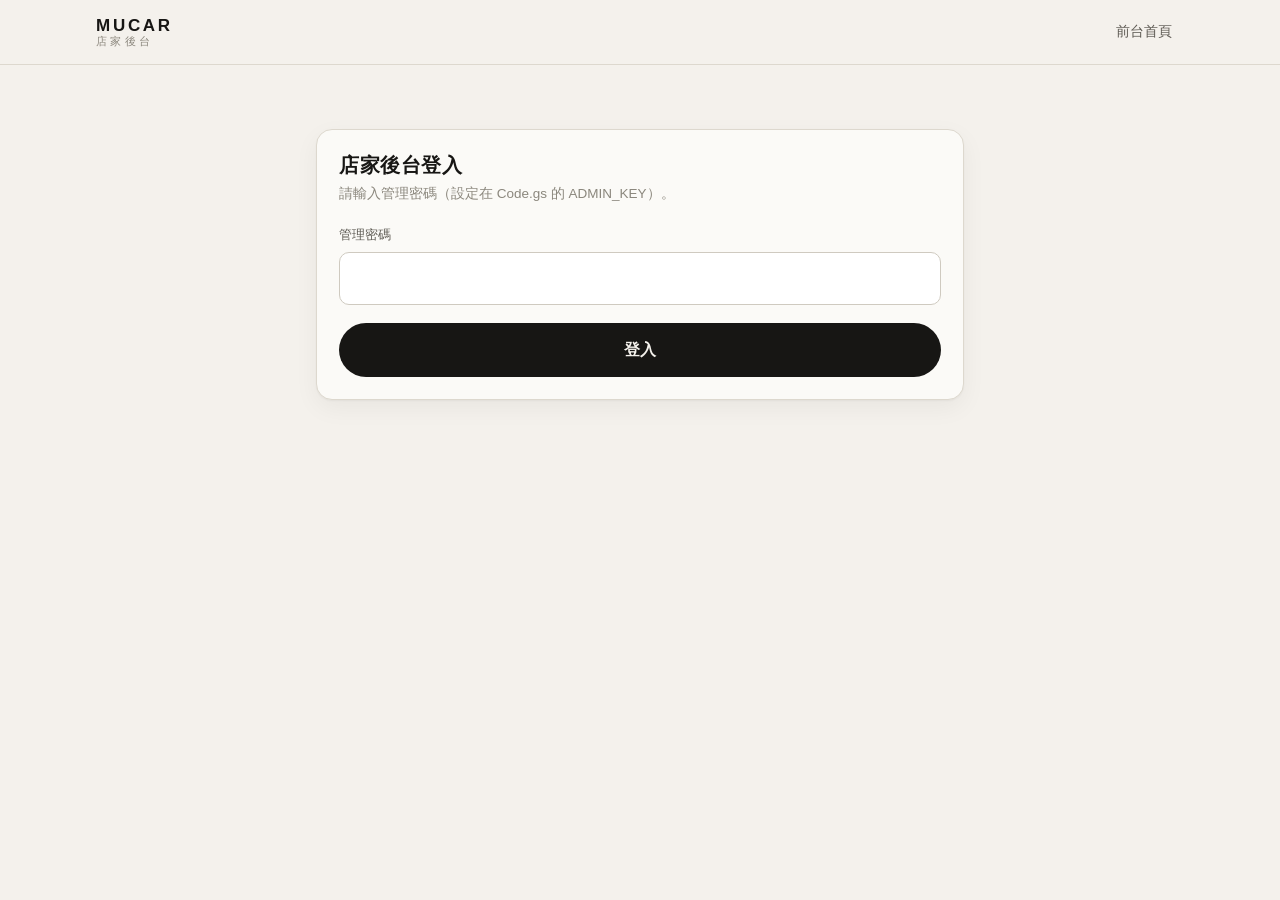
==== admin.html @ aec8b286 "Add email notifications and Google Calendar sync - New/cancelled bookings email the configured recip" ====
<!DOCTYPE html>
<html lang="zh-Hant">
<head>
<meta charset="UTF-8">
<meta name="viewport" content="width=device-width, initial-scale=1, viewport-fit=cover">
<meta name="robots" content="noindex, nofollow">
<meta name="theme-color" content="#F4F1EC">
<title>店家後台｜沐車所 MUCAR</title>
<link rel="stylesheet" href="assets/style.css?v=3">
</head>
<body>

<header class="topbar">
  <div class="topbar-in">
    <a class="brand" href="admin.html"><b>MUCAR</b><span>店家後台</span></a>
    <nav class="nav">
      <a class="hide-sm" href="index.html" target="_blank" rel="noopener">前台首頁</a>
      <button class="btn btn-ghost btn-sm" id="logoutBtn" type="button" hidden>登出</button>
    </nav>
  </div>
</header>

<div class="wrap" style="padding:16px 16px 0;max-width:1120px"><div id="verBanner" class="alert alert-warn" hidden></div></div>

<!-- 登入 -->
<main id="loginMask" class="wrap" style="padding-top:48px">
  <section class="panel">
    <h2>店家後台登入</h2>
    <p class="desc">請輸入管理密碼（設定在 Code.gs 的 ADMIN_KEY）。</p>
    <div id="loginConfig" class="alert alert-danger" hidden></div>
    <div id="loginError" class="alert alert-danger" role="alert" hidden></div>
    <form id="loginForm" autocomplete="off">
      <div class="field">
        <label for="loginPwd">管理密碼</label>
        <input id="loginPwd" type="password" autocomplete="current-password">
      </div>
      <div class="btn-row" style="margin-top:18px">
        <button class="btn btn-primary btn-block" id="loginBtn" type="submit">登入</button>
      </div>
    </form>
  </section>
</main>

<!-- 後台主畫面 -->
<main id="adminArea" class="wrap wide" style="padding-bottom:60px" hidden>

  <div class="tabs" role="tablist">
    <button class="tab-btn active" data-tab="orders" type="button">預約訂單</button>
    <button class="tab-btn" data-tab="slots" type="button">時段設定</button>
    <button class="tab-btn" data-tab="vehicles" type="button">車型計價</button>
    <button class="tab-btn" data-tab="crm" type="button">客戶 CRM</button>
    <button class="tab-btn" data-tab="notify" type="button">通知與日曆</button>
    <button class="tab-btn" data-tab="account" type="button">帳號安全</button>
  </div>

  <!-- 訂單 -->
  <section id="tab-orders" class="tab-panel">
    <div class="card">
      <div class="toolbar">
        <div class="presets">
          <button class="btn btn-secondary btn-sm" data-preset="today" type="button">今天</button>
          <button class="btn btn-secondary btn-sm" data-preset="tomorrow" type="button">明天</button>
          <button class="btn btn-secondary btn-sm" data-preset="week" type="button">未來 7 天</button>
          <button class="btn btn-secondary btn-sm" data-preset="all" type="button">全部</button>
        </div>
      </div>
      <div class="toolbar">
        <div class="field"><label for="ordFrom">起（營業日）</label><input id="ordFrom" type="date"></div>
        <div class="field"><label for="ordTo">迄</label><input id="ordTo" type="date"></div>
        <div class="field">
          <label for="ordStatus">狀態</label>
          <select id="ordStatus">
            <option value="">全部</option>
            <option value="ACTIVE">預約中</option>
            <option value="DONE">已完成</option>
            <option value="CANCELLED">已取消</option>
          </select>
        </div>
        <button class="btn btn-primary btn-sm" id="ordSearch" type="button">查詢</button>
      </div>
      <div id="ordError" class="alert alert-danger" hidden></div>
      <div class="stats" id="ordStats"></div>
      <div class="table-scroll">
        <table class="data" id="ordTable">
          <thead><tr>
            <th>時段</th><th>客人</th><th>車型</th><th>金額</th><th>付款</th><th>核對</th><th>狀態</th>
          </tr></thead>
          <tbody></tbody>
        </table>
      </div>
      <div class="empty" id="ordEmpty" hidden>這段期間沒有預約。</div>
    </div>
  </section>

  <!-- 時段 -->
  <section id="tab-slots" class="tab-panel" hidden>
    <div class="card">
      <h2>預約時段長度</h2>
      <p class="desc" style="margin:4px 0 14px;font-size:13.5px;color:var(--ink-3)">每筆預約會佔用這麼長的時間，這段時間內其他人無法預約。營業時間固定為 12:00 – 隔日 03:00。</p>
      <div class="toolbar" style="margin-bottom:0">
        <div class="field">
          <label for="windowHoursSel">時段長度</label>
          <select id="windowHoursSel">
            <option value="2">2 小時</option>
            <option value="3">3 小時</option>
          </select>
        </div>
        <button class="btn btn-primary btn-sm" id="saveWindowHours" type="button">儲存</button>
      </div>
    </div>

    <div class="card">
      <h2>公休 / 關閉時段</h2>
      <p class="desc" style="margin:4px 0 14px;font-size:13.5px;color:var(--ink-3)">可以關閉整天，或只關閉某個時間範圍（其餘時間仍可預約）。凌晨 00:00–03:00 屬於前一個營業日。</p>
      <div class="inline-form">
        <div class="field"><label for="cloDate">營業日</label><input id="cloDate" type="date"></div>
        <label class="check" style="padding-bottom:10px"><input id="cloAllDay" type="checkbox" checked> 關閉整天</label>
      </div>
      <div class="inline-form" id="cloRangeFields" style="margin-top:12px" hidden>
        <div class="field"><label for="cloStart">關閉起</label><input id="cloStart" type="time"></div>
        <div class="field"><label for="cloEnd">關閉迄</label><input id="cloEnd" type="time"></div>
      </div>
      <div class="field"><label for="cloReason">原因（選填）</label><input id="cloReason" type="text" maxlength="60" placeholder="例如：公休、設備保養"></div>
      <div class="btn-row" style="margin-top:14px"><button class="btn btn-primary btn-sm" id="cloAdd" type="button">新增關閉</button></div>
      <div id="cloError" class="alert alert-danger" style="margin-top:12px" hidden></div>
      <div class="table-scroll" style="margin-top:16px">
        <table class="data" id="cloTable" style="min-width:480px">
          <thead><tr><th>營業日</th><th>範圍</th><th>原因</th><th></th></tr></thead>
          <tbody></tbody>
        </table>
      </div>
      <div class="empty" id="cloEmpty" hidden>目前沒有關閉設定。</div>
    </div>
  </section>

  <!-- 車型 -->
  <section id="tab-vehicles" class="tab-panel" hidden>
    <div class="card">
      <h2>車型級距價格</h2>
      <p class="hint" style="margin-bottom:10px">修改級距價格後，該級距底下所有車型的新預約都會套用新價格（舊訂單不受影響）。</p>
      <div class="table-scroll">
        <table class="data" id="tierTable" style="min-width:380px">
          <thead><tr><th>級距</th><th>洗車價格</th><th></th></tr></thead>
          <tbody></tbody>
        </table>
      </div>
    </div>

    <div class="card">
      <h2>廠牌 / 車型對照</h2>
      <div class="inline-form" style="margin:12px 0 4px">
        <div class="field"><label for="newBrand">廠牌</label><input id="newBrand" type="text" maxlength="40"></div>
        <div class="field"><label for="newModel">型號</label><input id="newModel" type="text" maxlength="40"></div>
        <div class="field"><label for="newTier">級距</label><select id="newTier"></select></div>
        <button class="btn btn-primary btn-sm" id="vehAdd" type="button">新增車型</button>
      </div>
      <div id="vehError" class="alert alert-danger" style="margin-top:10px" hidden></div>
      <div class="field" style="margin-top:18px"><label for="vehFilter">搜尋</label><input id="vehFilter" type="text" placeholder="輸入廠牌或型號…"></div>
      <div class="hint" id="vehCount" style="margin:8px 0"></div>
      <div class="table-scroll">
        <table class="data" id="vehTable" style="min-width:520px">
          <thead><tr><th>廠牌</th><th>型號</th><th>級距</th><th>開放預約</th><th></th></tr></thead>
          <tbody></tbody>
        </table>
      </div>
    </div>
  </section>

  <!-- CRM -->
  <section id="tab-crm" class="tab-panel" hidden>
    <div class="card">
      <h2>客戶 CRM</h2>
      <p class="hint" style="margin-bottom:10px">以電話辨識客人。每筆預約算一次消費，取消會扣回。點客人可看消費紀錄。</p>
      <div class="field"><label for="crmSearch">搜尋</label><input id="crmSearch" type="text" placeholder="電話或姓名…"></div>
      <div class="stats" id="crmStats" style="margin-top:12px"></div>
      <div class="table-scroll">
        <table class="data" id="crmTable" style="min-width:560px">
          <thead><tr><th>姓名</th><th>電話</th><th>LINE</th><th>消費次數</th><th>累計金額</th><th>最近預約</th></tr></thead>
          <tbody></tbody>
        </table>
      </div>
      <div class="empty" id="crmEmpty" hidden>還沒有客戶資料。</div>
    </div>
    <div id="crmHistory"></div>
  </section>

  <!-- 通知與日曆 -->
  <section id="tab-notify" class="tab-panel" hidden>
    <div id="ntError" class="alert alert-danger" hidden></div>
    <div id="ntLastError" class="alert alert-warn" hidden></div>

    <div class="card" style="max-width:640px">
      <h2>訂單 Email 通知</h2>
      <p class="hint" style="margin:4px 0 14px">有新預約、或預約被取消時，寄信給下面的信箱。</p>
      <label class="check"><input id="ntMailOn" type="checkbox"> 啟用 Email 通知</label>
      <div class="field">
        <label for="ntEmails">收件信箱（一行一個，最多 5 個）</label>
        <textarea id="ntEmails" rows="4" placeholder="name@gmail.com" style="min-height:96px"></textarea>
        <div class="hint">測試用的信箱不需要時，直接刪掉那一行再儲存即可。</div>
      </div>
      <div class="hint">寄件帳號：<b id="ntSender">—</b>　顯示名稱：<b id="ntSenderName">—</b><br>今天剩餘可寄信量：<b id="ntQuota">—</b></div>
      <div class="btn-row" style="margin-top:16px">
        <button class="btn btn-primary btn-sm" id="ntSave" type="button">儲存設定</button>
        <button class="btn btn-secondary btn-sm" id="ntTestMail" type="button">寄送測試信</button>
      </div>
    </div>

    <div class="card" style="max-width:640px">
      <h2>Google 日曆</h2>
      <p class="hint" style="margin:4px 0 14px">每筆預約會自動在專用日曆「<span id="ntCalName">沐車所預約</span>」建立一筆行程。</p>
      <label class="check"><input id="ntCalOn" type="checkbox"> 每筆預約自動建立日曆行程</label>
      <ul class="hint" style="margin:12px 0 0;padding-left:18px">
        <li>標題：客人姓名｜車種｜車型（匯款尚未核對時前面加「【待核對】」）</li>
        <li>時間：預約時段；地點：牽車地址（點開可導航）</li>
        <li>提醒：前一天 20:00 寄信提醒、開始前 1 小時跳通知</li>
        <li>後台核對、改金額、加備註時行程會同步更新；預約取消時行程自動刪除</li>
        <li>上面的收件信箱會被加為行程參與者（不會寄邀請信），所以主要信箱的日曆也看得到</li>
      </ul>
      <div class="hint" style="margin-top:10px">日曆狀態：<b id="ntCalState">—</b></div>
      <div class="btn-row" style="margin-top:16px">
        <button class="btn btn-secondary btn-sm" id="ntTestCal" type="button">測試日曆行程</button>
        <a class="btn btn-ghost btn-sm" href="https://calendar.google.com/calendar/r" target="_blank" rel="noopener">開啟 Google 日曆</a>
      </div>
    </div>

    <p class="hint" style="max-width:640px">第一次使用要授權：到 Apps Script 編輯器，函式選單選 <b>authorizeNotifications</b> 按執行並「允許」，再重新部署新版本。通知失敗不會影響客人預約，只會在這裡顯示原因。</p>
  </section>

  <!-- 帳號安全 -->
  <section id="tab-account" class="tab-panel" hidden>
    <div class="card" style="max-width:520px">
      <h2>變更後台密碼</h2>
      <p class="hint" style="margin:4px 0 14px">改好後立刻生效，不需要動 Apps Script。之後重貼 Code.gs 也不會被蓋回去。</p>
      <div id="pwError" class="alert alert-danger" hidden></div>
      <form id="pwForm" autocomplete="off">
        <div class="field">
          <label for="pwCurrent">目前的密碼</label>
          <input id="pwCurrent" type="password" autocomplete="current-password">
        </div>
        <div class="field">
          <label for="pwNew">新密碼</label>
          <input id="pwNew" type="password" autocomplete="new-password" minlength="8" maxlength="64">
          <div class="hint">至少 8 個字元。建議 12 個字元以上、英文大小寫加數字，不要用店名、電話或生日。</div>
        </div>
        <div class="field">
          <label for="pwConfirm">再輸入一次新密碼</label>
          <input id="pwConfirm" type="password" autocomplete="new-password">
        </div>
        <div class="btn-row" style="margin-top:18px">
          <button class="btn btn-primary" id="pwBtn" type="submit">更改密碼</button>
        </div>
      </form>
      <p class="hint" style="margin-top:16px">忘記密碼時：到 Apps Script 編輯器執行 <b>resetAdminPassword</b>，密碼會恢復成 Code.gs 裡的 ADMIN_KEY。連續輸入錯誤 10 次會鎖住後台 10 分鐘，可執行 <b>clearAdminLock</b> 立刻解除。</p>
    </div>
  </section>

</main>

<!-- 訂單詳情 -->
<div id="orderModal" class="modal-mask" hidden>
  <div class="modal-box big" role="dialog" aria-modal="true" aria-labelledby="omTitle">
    <div style="display:flex;justify-content:space-between;align-items:center;gap:10px;margin-bottom:8px">
      <h3 id="omTitle" style="margin:0"></h3>
      <span id="omState"></span>
    </div>
    <table class="kv" id="omTable"></table>

    <div class="row2" style="margin-top:18px">
      <div class="field" style="margin-top:0">
        <label for="omPrice">金額（可加上牽車費）</label>
        <input id="omPrice" type="number" min="0" step="10" inputmode="numeric">
        <div class="hint" id="omPriceHint"></div>
      </div>
      <div class="field" style="margin-top:0">
        <label for="omNote">店家內部備註</label>
        <textarea id="omNote" maxlength="500" style="min-height:64px"></textarea>
      </div>
    </div>

    <div class="btn-row">
      <button class="btn btn-primary btn-sm" id="omSave" type="button">儲存金額 / 備註</button>
      <button class="btn btn-secondary btn-sm" id="omVerify" type="button"></button>
      <button class="btn btn-danger btn-sm" id="omCancel" type="button">取消預約</button>
      <button class="btn btn-ghost btn-sm" id="omClose" type="button" style="margin-left:auto">關閉</button>
    </div>
  </div>
</div>

<script src="assets/config.js?v=3"></script>
<script src="assets/util.js?v=3"></script>
<script src="assets/api.js?v=3"></script>
<script src="assets/admin.js?v=3"></script>
</body>
</html>
---- assets/style.css ----
/* ============================================================
 *  沐車所｜MUCAR — 莫蘭迪白 + 淺灰 + 黑
 * ============================================================ */
:root {
  --bg: #F4F1EC;
  --bg-2: #ECE8E1;
  --panel: #FBFAF7;
  --line: #DDD8CE;
  --gray: #CFCAC0;
  --gray-d: #A9A398;
  --ink: #2A2926;
  --ink-2: #5E5B54;
  --ink-3: #8B877D;
  --black: #171614;
  --danger: #A4553F;
  --danger-bg: #F3E3DD;
  --success: #5F7259;
  --success-bg: #E6ECE2;
  --warn-bg: #EFE8D6;
  --warn: #7A6428;
  --radius: 16px;
  --radius-s: 10px;
  --shadow: 0 1px 2px rgba(23, 22, 20, .04), 0 8px 24px rgba(23, 22, 20, .05);
  --font: -apple-system, BlinkMacSystemFont, "PingFang TC", "Microsoft JhengHei", "Noto Sans TC", "Helvetica Neue", Arial, sans-serif;
}

* { box-sizing: border-box; }
html { -webkit-text-size-adjust: 100%; scroll-behavior: smooth; }
body {
  margin: 0;
  background: var(--bg);
  color: var(--ink);
  font-family: var(--font);
  font-size: 15px;
  line-height: 1.7;
  -webkit-font-smoothing: antialiased;
}
a { color: inherit; }
h1, h2, h3 { margin: 0; color: var(--black); font-weight: 650; letter-spacing: .03em; line-height: 1.35; }
h1 { font-size: clamp(28px, 6vw, 40px); }
h2 { font-size: 20px; }
h3 { font-size: 15.5px; }
p { margin: 0; color: var(--ink-2); }
[hidden] { display: none !important; }

:focus-visible { outline: 2px solid var(--black); outline-offset: 2px; border-radius: 6px; }

/* ---------- 版面 ---------- */
.wrap { max-width: 680px; margin: 0 auto; padding: 20px 16px 120px; }
.wrap.wide { max-width: 1120px; }
.section { padding: 56px 0 8px; }
.section-head { margin-bottom: 22px; }
.section-head .eyebrow { font-size: 12px; letter-spacing: .28em; color: var(--ink-3); text-transform: uppercase; margin-bottom: 6px; }
.center { text-align: center; }
.stack > * + * { margin-top: 14px; }

/* ---------- 頂欄 ---------- */
.topbar {
  position: sticky; top: 0; z-index: 30;
  background: rgba(244, 241, 236, .88);
  backdrop-filter: saturate(1.4) blur(10px);
  -webkit-backdrop-filter: saturate(1.4) blur(10px);
  border-bottom: 1px solid var(--line);
}
.topbar-in { max-width: 1120px; margin: 0 auto; padding: 12px 16px; display: flex; align-items: center; justify-content: space-between; gap: 12px; }
.brand { text-decoration: none; display: flex; flex-direction: column; line-height: 1.15; }
.brand b { font-size: 17px; letter-spacing: .16em; color: var(--black); }
.brand span { font-size: 11px; letter-spacing: .3em; color: var(--ink-3); }
.nav { display: flex; align-items: center; gap: 4px; }
.nav a { text-decoration: none; font-size: 14px; color: var(--ink-2); padding: 8px 12px; border-radius: 999px; }
.nav a:hover { background: var(--bg-2); color: var(--black); }
.nav a.cta { background: var(--black); color: var(--bg); }
.nav a.cta:hover { background: #000; }
@media (max-width: 560px) { .nav a.hide-sm { display: none; } }

/* ---------- 首頁 Hero ---------- */
.hero {
  position: relative; overflow: hidden;
  padding: 72px 16px 64px; text-align: center;
  background:
    radial-gradient(60% 80% at 20% 0%, rgba(207, 202, 192, .55), transparent 70%),
    radial-gradient(50% 70% at 90% 100%, rgba(207, 202, 192, .45), transparent 70%),
    var(--bg);
  border-bottom: 1px solid var(--line);
}
.hero .mark { font-size: clamp(44px, 12vw, 84px); font-weight: 700; letter-spacing: .22em; color: var(--black); padding-left: .22em; line-height: 1.05; }
.hero .sub { margin-top: 10px; font-size: 14px; letter-spacing: .5em; color: var(--ink-2); padding-left: .5em; }
.hero .lead { max-width: 460px; margin: 22px auto 0; color: var(--ink-2); }
.hero .actions { margin-top: 30px; display: flex; gap: 10px; justify-content: center; flex-wrap: wrap; }
.pills { margin-top: 26px; display: flex; gap: 8px; justify-content: center; flex-wrap: wrap; }
.pill { font-size: 12.5px; padding: 5px 12px; border: 1px solid var(--gray); border-radius: 999px; color: var(--ink-2); background: rgba(251, 250, 247, .7); }

/* ---------- 卡片 / 面板 ---------- */
.card, .panel {
  background: var(--panel);
  border: 1px solid var(--line);
  border-radius: var(--radius);
  box-shadow: var(--shadow);
  padding: 22px;
}
.panel + .panel, .card + .card { margin-top: 16px; }
.panel > h2, .card > h2 { margin-bottom: 4px; }
.panel .desc { margin-bottom: 18px; font-size: 13.5px; color: var(--ink-3); }

.price-grid { display: grid; grid-template-columns: repeat(auto-fit, minmax(190px, 1fr)); gap: 12px; }
.price-card { background: var(--panel); border: 1px solid var(--line); border-radius: var(--radius); padding: 18px; }
.price-card .tier { font-size: 13px; color: var(--ink-3); letter-spacing: .12em; }
.price-card .amt { margin: 4px 0 8px; font-size: 28px; font-weight: 700; color: var(--black); letter-spacing: .02em; }
.price-card .amt small { font-size: 12px; font-weight: 500; color: var(--ink-3); margin-left: 4px; }
.price-card .eg { font-size: 12.5px; color: var(--ink-3); line-height: 1.6; }
.skeleton { background: linear-gradient(90deg, var(--bg-2), var(--panel), var(--bg-2)); background-size: 200% 100%; animation: sk 1.2s infinite; border-radius: var(--radius); min-height: 118px; }
@keyframes sk { to { background-position: -200% 0; } }

.flow { list-style: none; margin: 0; padding: 0; display: grid; gap: 12px; }
.flow-item { display: flex; gap: 16px; background: var(--panel); border: 1px solid var(--line); border-radius: var(--radius); padding: 18px; }
.flow-no { flex: none; width: 34px; height: 34px; border-radius: 50%; background: var(--black); color: var(--bg); display: grid; place-items: center; font-weight: 700; font-size: 14px; }
.flow-body h3 { margin-bottom: 6px; }
.flow-body ul { margin: 0; padding-left: 18px; color: var(--ink-2); font-size: 14px; }
.flow-body li + li { margin-top: 4px; }
.flow-body b { color: var(--ink); font-weight: 600; }

.tips { display: grid; grid-template-columns: repeat(auto-fit, minmax(200px, 1fr)); gap: 12px; }
.tip { background: var(--warn-bg); border-radius: var(--radius); padding: 16px 18px; }
.tip h3 { color: var(--warn); margin-bottom: 4px; }
.tip p { font-size: 13.5px; color: #5c4d20; }

.footer { margin-top: 72px; padding: 32px 16px 40px; border-top: 1px solid var(--line); text-align: center; color: var(--ink-3); font-size: 13px; }
.footer a { color: var(--ink-2); margin: 0 8px; }
.footer .admin-link { opacity: .55; }
.footer .admin-link:hover { opacity: 1; }

/* ---------- 表單 ---------- */
.field { margin-top: 16px; }
.field:first-of-type { margin-top: 0; }
.field > label, label.lbl { display: block; font-size: 13px; color: var(--ink-2); margin-bottom: 6px; font-weight: 500; }
.req { color: var(--danger); margin-left: 2px; }
input[type="text"], input[type="tel"], input[type="date"], input[type="time"], input[type="number"], input[type="password"], select, textarea {
  width: 100%; padding: 12px 14px; font: inherit; font-size: 16px; color: var(--ink);
  background: #fff; border: 1px solid var(--gray); border-radius: var(--radius-s);
  transition: border-color .15s, box-shadow .15s;
}
input:focus, select:focus, textarea:focus { outline: none; border-color: var(--black); box-shadow: 0 0 0 3px rgba(23, 22, 20, .08); }
input[aria-invalid="true"], select[aria-invalid="true"], textarea[aria-invalid="true"] { border-color: var(--danger); background: #fffaf8; }
select:disabled, input:disabled { background: var(--bg-2); color: var(--ink-3); cursor: not-allowed; }
textarea { resize: vertical; min-height: 84px; }
.hint { font-size: 12.5px; color: var(--ink-3); margin-top: 6px; }
.field-err { font-size: 12.5px; color: var(--danger); margin-top: 6px; }
.row2 { display: grid; grid-template-columns: 1fr 1fr; gap: 12px; }
@media (max-width: 520px) { .row2 { grid-template-columns: 1fr; } }

/* ---------- 按鈕 ---------- */
.btn, button.btn {
  display: inline-flex; align-items: center; justify-content: center; gap: 8px;
  border: 1px solid transparent; border-radius: 999px; padding: 13px 26px;
  font: inherit; font-size: 15.5px; font-weight: 600; cursor: pointer; text-decoration: none; text-align: center;
  transition: transform .06s, background .15s, border-color .15s, opacity .15s;
}
.btn:active { transform: scale(.98); }
.btn-primary { background: var(--black); color: var(--bg); }
.btn-primary:hover { background: #000; }
.btn-primary:disabled { background: var(--gray-d); cursor: not-allowed; }
.btn-secondary { background: var(--bg-2); color: var(--ink); border-color: var(--gray); }
.btn-secondary:hover { background: var(--gray); }
.btn-ghost { background: transparent; color: var(--ink-2); border-color: var(--gray); }
.btn-ghost:hover { background: var(--bg-2); }
.btn-danger { background: var(--danger); color: #fff; }
.btn-danger:hover { background: #8e4633; }
.btn-line { background: #06C755; color: #fff; }
.btn-line:hover { background: #05b04c; }
.btn-sm { padding: 7px 14px; font-size: 13.5px; }
.btn-block { width: 100%; }
.btn-row { display: flex; gap: 10px; flex-wrap: wrap; }

/* ---------- 步驟列 ---------- */
.stepper { list-style: none; display: flex; margin: 4px 0 20px; padding: 0; }
.stepper li { flex: 1; text-align: center; font-size: 12px; color: var(--ink-3); position: relative; }
.stepper li::before {
  content: attr(data-n); display: grid; place-items: center; width: 28px; height: 28px; margin: 0 auto 6px;
  border-radius: 50%; background: var(--gray); color: #fff; font-weight: 700; font-size: 13px; position: relative; z-index: 1;
}
.stepper li::after { content: ''; position: absolute; top: 13px; left: calc(-50% + 14px); width: calc(100% - 28px); height: 2px; background: var(--gray); }
.stepper li:first-child::after { display: none; }
.stepper li.active { color: var(--black); font-weight: 650; }
.stepper li.active::before { background: var(--black); }
.stepper li.done::before { background: var(--ink-2); content: '\2713'; }
.stepper li.done::after, .stepper li.active::after { background: var(--ink-2); }

.summary { display: flex; flex-wrap: wrap; gap: 8px; margin-bottom: 16px; }
.chip { font-size: 12.5px; padding: 5px 12px; border-radius: 999px; background: var(--panel); border: 1px solid var(--line); color: var(--ink-2); }
.chip b { color: var(--black); font-weight: 650; }

/* ---------- 提示 ---------- */
.alert { border-radius: var(--radius-s); padding: 12px 14px; font-size: 14px; margin-bottom: 14px; line-height: 1.6; }
.alert-danger { background: var(--danger-bg); color: var(--danger); }
.alert-success { background: var(--success-bg); color: var(--success); }
.alert-warn { background: var(--warn-bg); color: var(--warn); }
.alert .btn { margin-top: 8px; }

.toast { position: fixed; left: 50%; bottom: 96px; transform: translate(-50%, 20px); background: var(--black); color: var(--bg); padding: 10px 20px; border-radius: 999px; font-size: 14px; opacity: 0; pointer-events: none; transition: .25s; z-index: 80; max-width: 90vw; }
.toast.show { opacity: 1; transform: translate(-50%, 0); }
.toast.error { background: var(--danger); }

/* ---------- 車輛預覽 / 選項卡 ---------- */
.price-preview { margin-top: 16px; padding: 14px 16px; border-radius: var(--radius-s); background: var(--bg-2); display: flex; align-items: baseline; justify-content: space-between; gap: 12px; flex-wrap: wrap; }
.price-preview .big { font-size: 24px; font-weight: 700; color: var(--black); }
.price-preview .tier { font-size: 13px; color: var(--ink-2); }
.choice { display: grid; gap: 10px; }
.choice label {
  display: flex; gap: 12px; align-items: flex-start; padding: 14px 16px; border: 1px solid var(--gray); border-radius: var(--radius-s);
  cursor: pointer; background: #fff; transition: border-color .15s, background .15s;
}
.choice label:hover { border-color: var(--gray-d); }
.choice label.selected { border-color: var(--black); box-shadow: inset 0 0 0 1px var(--black); }
.choice input { margin-top: 5px; accent-color: var(--black); }
.choice b { display: block; color: var(--black); }
.choice span { font-size: 13px; color: var(--ink-3); }

/* ---------- 日期 / 時段 ---------- */
.dates { display: flex; gap: 8px; overflow-x: auto; padding: 2px 2px 10px; scroll-snap-type: x proximity; -webkit-overflow-scrolling: touch; }
.date-chip { flex: none; scroll-snap-align: start; min-width: 66px; padding: 9px 8px; text-align: center; border: 1px solid var(--gray); border-radius: 14px; background: #fff; cursor: pointer; font: inherit; color: var(--ink); }
.date-chip small { display: block; font-size: 11.5px; color: var(--ink-3); }
.date-chip b { font-size: 16px; }
.date-chip.selected { background: var(--black); border-color: var(--black); color: var(--bg); }
.date-chip.selected small { color: var(--gray); }
.slot-group { margin-top: 16px; }
.slot-group h3 { font-size: 13px; color: var(--ink-3); font-weight: 600; letter-spacing: .1em; margin-bottom: 8px; }
.slot-grid { display: grid; grid-template-columns: repeat(auto-fill, minmax(84px, 1fr)); gap: 8px; }
.slot { padding: 11px 4px; text-align: center; border-radius: var(--radius-s); border: 1px solid var(--gray); background: #fff; font: inherit; font-size: 15px; cursor: pointer; color: var(--ink); }
.slot:hover:not(:disabled) { border-color: var(--black); }
.slot.selected { background: var(--black); border-color: var(--black); color: var(--bg); }
.slot:disabled { background: var(--bg-2); color: var(--gray-d); cursor: not-allowed; border-style: dashed; text-decoration: line-through; }
.slot small { display: block; font-size: 10.5px; line-height: 1.2; opacity: .8; text-decoration: none; }
.legend { display: flex; gap: 14px; margin-top: 14px; font-size: 12px; color: var(--ink-3); flex-wrap: wrap; }
.legend i { display: inline-block; width: 12px; height: 12px; border-radius: 4px; vertical-align: -2px; margin-right: 5px; border: 1px solid var(--gray); background: #fff; }
.legend i.full { background: var(--bg-2); border-style: dashed; }
.legend i.sel { background: var(--black); border-color: var(--black); }
.picked { margin-top: 16px; padding: 12px 14px; border-radius: var(--radius-s); background: var(--success-bg); color: var(--success); font-size: 14px; font-weight: 600; }

/* ---------- 確認頁 / 須知 ---------- */
.kv { width: 100%; border-collapse: collapse; }
.kv th { text-align: left; width: 96px; color: var(--ink-3); font-weight: 500; font-size: 13px; padding: 9px 0; vertical-align: top; white-space: nowrap; }
.kv td { padding: 9px 0 9px 8px; color: var(--ink); word-break: break-word; }
.kv tr + tr { border-top: 1px solid var(--line); }
details.notice { margin-top: 16px; border: 1px solid var(--line); border-radius: var(--radius-s); background: #fff; }
details.notice summary { cursor: pointer; padding: 13px 16px; font-weight: 600; color: var(--black); list-style: none; display: flex; justify-content: space-between; align-items: center; }
details.notice summary::-webkit-details-marker { display: none; }
details.notice summary::after { content: '+'; font-size: 20px; color: var(--ink-3); }
details.notice[open] summary::after { content: '\2212'; }
details.notice .inner { padding: 0 16px 16px; max-height: 340px; overflow: auto; }
details.notice .flow { gap: 10px; }
details.notice .flow-item { padding: 12px; box-shadow: none; }
details.notice .tips { margin-top: 12px; }
.agree { display: flex; gap: 10px; align-items: flex-start; margin-top: 16px; padding: 14px; border-radius: var(--radius-s); background: var(--bg-2); cursor: pointer; }
.agree input { margin-top: 4px; width: 18px; height: 18px; accent-color: var(--black); flex: none; }

.notice-block { background: #fff; border: 1px dashed var(--gray-d); border-radius: var(--radius-s); padding: 14px 16px; font-size: 14px; white-space: pre-wrap; color: var(--ink); margin: 10px 0; line-height: 1.8; }
.bank { display: flex; align-items: center; justify-content: space-between; gap: 10px; padding: 12px 14px; border-radius: var(--radius-s); background: var(--bg-2); margin: 4px 0 4px; flex-wrap: wrap; }
.bank b { font-size: 18px; letter-spacing: .08em; color: var(--black); }
.done-icon { width: 60px; height: 60px; border-radius: 50%; background: var(--success); color: #fff; display: grid; place-items: center; font-size: 30px; margin: 4px auto 14px; }
.orderno { display: inline-block; font-size: 22px; font-weight: 700; letter-spacing: .1em; padding: 6px 16px; border-radius: 10px; background: var(--bg-2); color: var(--black); margin: 8px 0; }
.next-steps { margin: 16px 0 0; padding-left: 20px; color: var(--ink-2); font-size: 14px; }
.next-steps li + li { margin-top: 6px; }

/* ---------- 底部固定操作列 ---------- */
.actionbar {
  position: fixed; left: 0; right: 0; bottom: 0; z-index: 40;
  background: rgba(244, 241, 236, .94); backdrop-filter: blur(10px); -webkit-backdrop-filter: blur(10px);
  border-top: 1px solid var(--line); padding: 12px 16px calc(12px + env(safe-area-inset-bottom));
}
.actionbar-in { max-width: 680px; margin: 0 auto; display: flex; gap: 10px; }
.actionbar .btn-primary { flex: 1; }
.actionbar .btn-secondary { flex: none; }

/* ---------- Modal ---------- */
.modal-mask { position: fixed; inset: 0; background: rgba(23, 22, 20, .5); display: flex; align-items: center; justify-content: center; padding: 16px; z-index: 60; }
.modal-box { background: var(--panel); border-radius: var(--radius); padding: 24px; max-width: 460px; width: 100%; max-height: 90vh; overflow: auto; box-shadow: 0 20px 60px rgba(0, 0, 0, .25); }
.modal-box.big { max-width: 640px; }
.modal-box h3 { font-size: 18px; margin-bottom: 10px; }
.modal-box .btn-row { margin-top: 18px; }

/* ---------- 表格 / 標籤 / 後台 ---------- */
.table-scroll { overflow-x: auto; -webkit-overflow-scrolling: touch; }
table.data { width: 100%; border-collapse: collapse; font-size: 14px; min-width: 640px; }
table.data th, table.data td { text-align: left; padding: 11px 10px; border-bottom: 1px solid var(--line); vertical-align: middle; }
table.data th { color: var(--ink-3); font-weight: 600; font-size: 12px; letter-spacing: .06em; white-space: nowrap; }
table.data tbody tr.click { cursor: pointer; }
table.data tbody tr.click:hover { background: var(--bg-2); }
table.data tbody tr.off td { color: var(--ink-3); }
table.data tbody tr.off .strike { text-decoration: line-through; }
.tag { display: inline-block; padding: 2px 10px; border-radius: 999px; font-size: 12px; background: var(--bg-2); color: var(--ink-2); white-space: nowrap; }
.tag.ok { background: var(--success-bg); color: var(--success); }
.tag.warn { background: var(--danger-bg); color: var(--danger); }
.tag.amber { background: var(--warn-bg); color: var(--warn); }
.tag.dark { background: var(--black); color: var(--bg); }

.tabs { display: flex; gap: 6px; margin: 18px 0; flex-wrap: wrap; }
.tab-btn { padding: 9px 18px; border-radius: 999px; border: 1px solid var(--gray); background: var(--panel); cursor: pointer; font: inherit; font-size: 14px; color: var(--ink-2); }
.tab-btn.active { background: var(--black); border-color: var(--black); color: var(--bg); }
.toolbar { display: flex; gap: 10px; flex-wrap: wrap; align-items: flex-end; margin-bottom: 14px; }
.toolbar .field { margin: 0; flex: 1 1 140px; }
.presets { display: flex; gap: 6px; flex-wrap: wrap; }
.stats { display: flex; gap: 10px; flex-wrap: wrap; margin: 4px 0 14px; }
.stat { background: var(--bg-2); border-radius: var(--radius-s); padding: 8px 14px; font-size: 13px; color: var(--ink-2); }
.stat b { font-size: 17px; color: var(--black); margin-right: 4px; }
.inline-form { display: grid; grid-template-columns: repeat(auto-fit, minmax(140px, 1fr)); gap: 10px; align-items: end; }
.check { display: flex; align-items: center; gap: 8px; font-size: 14px; color: var(--ink); cursor: pointer; }
.check input { width: 18px; height: 18px; accent-color: var(--black); }
.empty { padding: 28px; text-align: center; color: var(--ink-3); }
.money-in { width: 120px; }

/* ---------- 地址 + 地圖 ---------- */
.addr-grid { display: grid; grid-template-columns: 1fr; gap: 16px; }
.addr-grid > .field { margin-top: 0; }
.map-box { display: flex; flex-direction: column; gap: 8px; }
.map-frame { position: relative; min-height: 220px; height: 100%; border: 1px solid var(--line); border-radius: var(--radius-s); overflow: hidden; background: var(--bg-2); }
.map-frame iframe { position: absolute; inset: 0; width: 100%; height: 100%; border: 0; }
.map-empty { position: absolute; inset: 0; display: grid; place-items: center; padding: 16px; text-align: center; font-size: 13px; color: var(--ink-3); }
.map-box a.hint { margin: 0; color: var(--ink-2); }
@media (min-width: 640px) { .addr-grid { grid-template-columns: 1fr 1fr; align-items: stretch; } }
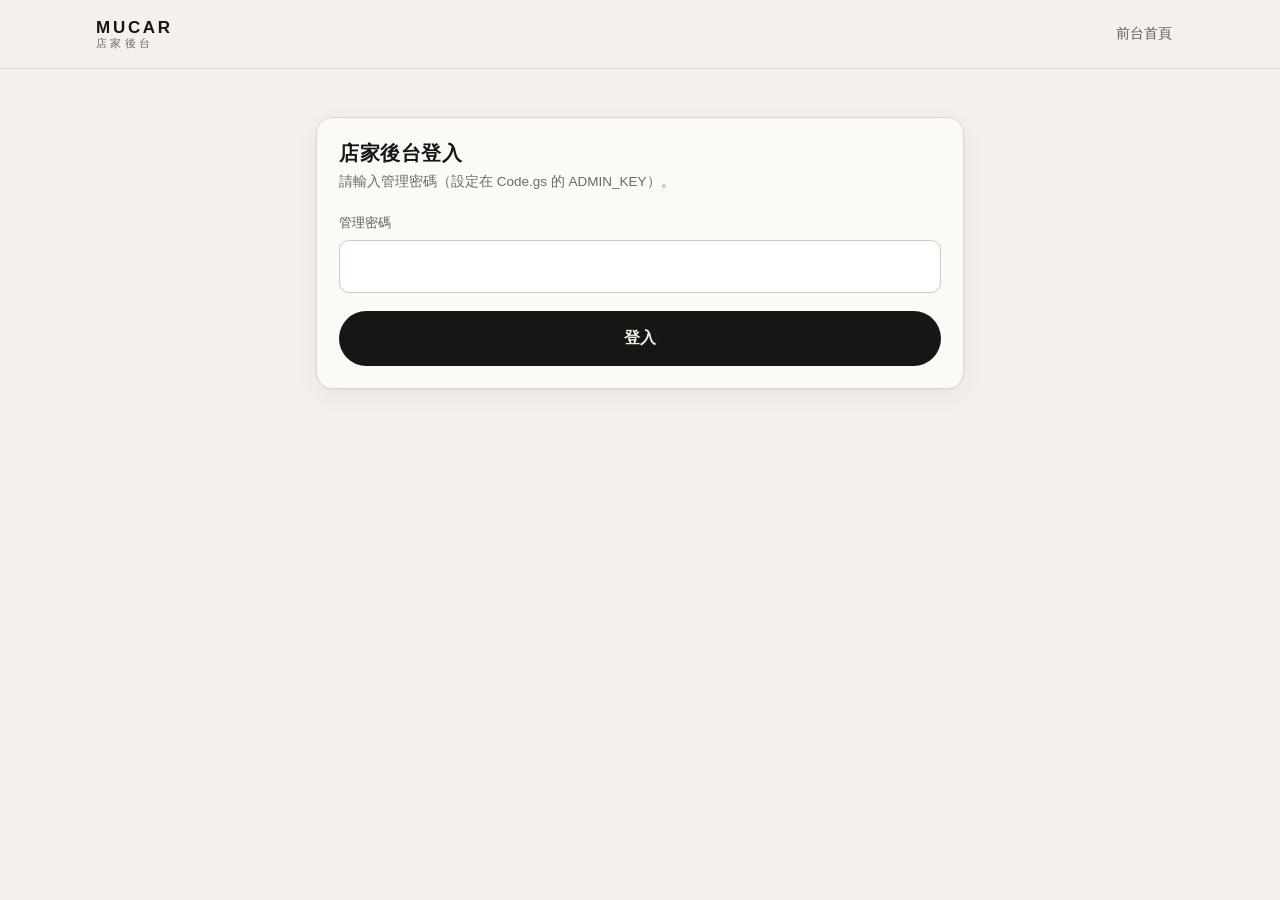
==== commit 147d39b1: "Mobile-first pass: admin cards, bottom-sheet modals, booking UX fixes - Admin: tables become cards o" ====
--- a/admin.html
+++ b/admin.html
@@ -6,7 +6,7 @@
 <meta name="robots" content="noindex, nofollow">
 <meta name="theme-color" content="#F4F1EC">
 <title>店家後台｜沐車所 MUCAR</title>
-<link rel="stylesheet" href="assets/style.css?v=3">
+<link rel="stylesheet" href="assets/style.css?v=4">
 </head>
 <body>
 
@@ -20,7 +20,7 @@
   </div>
 </header>
 
-<div class="wrap" style="padding:16px 16px 0;max-width:1120px"><div id="verBanner" class="alert alert-warn" hidden></div></div>
+<div id="verBanner" class="alert alert-warn ver-banner" hidden></div>
 
 <!-- 登入 -->
 <main id="loginMask" class="wrap" style="padding-top:48px">
@@ -56,32 +56,34 @@
   <!-- 訂單 -->
   <section id="tab-orders" class="tab-panel">
     <div class="card">
-      <div class="toolbar">
-        <div class="presets">
+      <div class="filters">
+        <div class="presets" role="group" aria-label="快速選擇日期">
           <button class="btn btn-secondary btn-sm" data-preset="today" type="button">今天</button>
           <button class="btn btn-secondary btn-sm" data-preset="tomorrow" type="button">明天</button>
           <button class="btn btn-secondary btn-sm" data-preset="week" type="button">未來 7 天</button>
           <button class="btn btn-secondary btn-sm" data-preset="all" type="button">全部</button>
         </div>
-      </div>
-      <div class="toolbar">
-        <div class="field"><label for="ordFrom">起（營業日）</label><input id="ordFrom" type="date"></div>
-        <div class="field"><label for="ordTo">迄</label><input id="ordTo" type="date"></div>
-        <div class="field">
-          <label for="ordStatus">狀態</label>
-          <select id="ordStatus">
-            <option value="">全部</option>
+        <div class="filter-row">
+          <select id="ordStatus" aria-label="狀態">
+            <option value="">全部狀態</option>
             <option value="ACTIVE">預約中</option>
             <option value="DONE">已完成</option>
             <option value="CANCELLED">已取消</option>
           </select>
-        </div>
-        <button class="btn btn-primary btn-sm" id="ordSearch" type="button">查詢</button>
+          <button class="btn btn-primary btn-sm" id="ordSearch" type="button">重新整理</button>
+        </div>
+        <details class="range">
+          <summary>自訂日期範圍<span class="hint" id="ordRange" style="margin:0"></span></summary>
+          <div class="row2">
+            <div class="field"><label for="ordFrom">起（營業日）</label><input id="ordFrom" type="date"></div>
+            <div class="field"><label for="ordTo">迄</label><input id="ordTo" type="date"></div>
+          </div>
+        </details>
       </div>
       <div id="ordError" class="alert alert-danger" hidden></div>
       <div class="stats" id="ordStats"></div>
       <div class="table-scroll">
-        <table class="data" id="ordTable">
+        <table class="data cardify t-orders" id="ordTable">
           <thead><tr>
             <th>時段</th><th>客人</th><th>車型</th><th>金額</th><th>付款</th><th>核對</th><th>狀態</th>
           </tr></thead>
@@ -124,7 +126,7 @@
       <div class="btn-row" style="margin-top:14px"><button class="btn btn-primary btn-sm" id="cloAdd" type="button">新增關閉</button></div>
       <div id="cloError" class="alert alert-danger" style="margin-top:12px" hidden></div>
       <div class="table-scroll" style="margin-top:16px">
-        <table class="data" id="cloTable" style="min-width:480px">
+        <table class="data cardify t-clo" id="cloTable" style="min-width:480px">
           <thead><tr><th>營業日</th><th>範圍</th><th>原因</th><th></th></tr></thead>
           <tbody></tbody>
         </table>
@@ -139,7 +141,7 @@
       <h2>車型級距價格</h2>
       <p class="hint" style="margin-bottom:10px">修改級距價格後，該級距底下所有車型的新預約都會套用新價格（舊訂單不受影響）。</p>
       <div class="table-scroll">
-        <table class="data" id="tierTable" style="min-width:380px">
+        <table class="data cardify t-tier" id="tierTable" style="min-width:380px">
           <thead><tr><th>級距</th><th>洗車價格</th><th></th></tr></thead>
           <tbody></tbody>
         </table>
@@ -158,7 +160,7 @@
       <div class="field" style="margin-top:18px"><label for="vehFilter">搜尋</label><input id="vehFilter" type="text" placeholder="輸入廠牌或型號…"></div>
       <div class="hint" id="vehCount" style="margin:8px 0"></div>
       <div class="table-scroll">
-        <table class="data" id="vehTable" style="min-width:520px">
+        <table class="data cardify t-veh" id="vehTable" style="min-width:520px">
           <thead><tr><th>廠牌</th><th>型號</th><th>級距</th><th>開放預約</th><th></th></tr></thead>
           <tbody></tbody>
         </table>
@@ -174,7 +176,7 @@
       <div class="field"><label for="crmSearch">搜尋</label><input id="crmSearch" type="text" placeholder="電話或姓名…"></div>
       <div class="stats" id="crmStats" style="margin-top:12px"></div>
       <div class="table-scroll">
-        <table class="data" id="crmTable" style="min-width:560px">
+        <table class="data cardify t-crm" id="crmTable" style="min-width:560px">
           <thead><tr><th>姓名</th><th>電話</th><th>LINE</th><th>消費次數</th><th>累計金額</th><th>最近預約</th></tr></thead>
           <tbody></tbody>
         </table>
@@ -203,12 +205,17 @@
         <button class="btn btn-primary btn-sm" id="ntSave" type="button">儲存設定</button>
         <button class="btn btn-secondary btn-sm" id="ntTestMail" type="button">寄送測試信</button>
       </div>
+      <p class="hint" style="margin-top:8px">測試信只會寄給上面的店家信箱，客人不會收到任何信。</p>
     </div>
 
     <div class="card" style="max-width:640px">
       <h2>Google 日曆</h2>
-      <p class="hint" style="margin:4px 0 14px">每筆預約會自動在專用日曆「<span id="ntCalName">沐車所預約</span>」建立一筆行程。</p>
-      <label class="check"><input id="ntCalOn" type="checkbox"> 每筆預約自動建立日曆行程</label>
+      <p class="hint" style="margin:4px 0 14px">行程會建立在你的專用日曆「<span id="ntCalName">沐車所預約</span>」，只有店家看得到，客人不會收到任何日曆邀請或通知。</p>
+      <div class="choice" id="calModeChoice">
+        <label><input type="radio" name="calMode" value="auto"><div><b>自動加入</b><span>每筆新預約都自動建立日曆行程。</span></div></label>
+        <label><input type="radio" name="calMode" value="manual"><div><b>手動選擇</b><span>新預約不會自動加入；你在訂單詳情裡按「加入 Google 日曆」才會加入。</span></div></label>
+        <label><input type="radio" name="calMode" value="off"><div><b>不使用日曆</b><span>完全不建立行程。</span></div></label>
+      </div>
       <ul class="hint" style="margin:12px 0 0;padding-left:18px">
         <li>標題：客人姓名｜車種｜車型（匯款尚未核對時前面加「【待核對】」）</li>
         <li>時間：預約時段；地點：牽車地址（點開可導航）</li>
@@ -217,8 +224,9 @@
         <li>上面的收件信箱會被加為行程參與者（不會寄邀請信），所以主要信箱的日曆也看得到</li>
       </ul>
       <div class="hint" style="margin-top:10px">日曆狀態：<b id="ntCalState">—</b></div>
+      <div class="hint">「測試日曆連線」只是給你確認用：會在你的日曆建立一筆測試行程並立刻刪除，用來確認系統有權限寫入日曆，跟客人無關。</div>
       <div class="btn-row" style="margin-top:16px">
-        <button class="btn btn-secondary btn-sm" id="ntTestCal" type="button">測試日曆行程</button>
+        <button class="btn btn-secondary btn-sm" id="ntTestCal" type="button">測試日曆連線</button>
         <a class="btn btn-ghost btn-sm" href="https://calendar.google.com/calendar/r" target="_blank" rel="noopener">開啟 Google 日曆</a>
       </div>
     </div>
@@ -277,18 +285,19 @@
       </div>
     </div>
 
-    <div class="btn-row">
-      <button class="btn btn-primary btn-sm" id="omSave" type="button">儲存金額 / 備註</button>
+    <div class="modal-actions">
+      <button class="btn btn-primary btn-sm span2" id="omSave" type="button">儲存金額 / 備註</button>
       <button class="btn btn-secondary btn-sm" id="omVerify" type="button"></button>
+      <button class="btn btn-secondary btn-sm" id="omCal" type="button"></button>
       <button class="btn btn-danger btn-sm" id="omCancel" type="button">取消預約</button>
-      <button class="btn btn-ghost btn-sm" id="omClose" type="button" style="margin-left:auto">關閉</button>
+      <button class="btn btn-ghost btn-sm" id="omClose" type="button">關閉</button>
     </div>
   </div>
 </div>
 
-<script src="assets/config.js?v=3"></script>
-<script src="assets/util.js?v=3"></script>
-<script src="assets/api.js?v=3"></script>
-<script src="assets/admin.js?v=3"></script>
+<script src="assets/config.js?v=4"></script>
+<script src="assets/util.js?v=4"></script>
+<script src="assets/api.js?v=4"></script>
+<script src="assets/admin.js?v=4"></script>
 </body>
 </html>
--- a/assets/style.css
+++ b/assets/style.css
@@ -10,7 +10,7 @@
   --gray-d: #A9A398;
   --ink: #2A2926;
   --ink-2: #5E5B54;
-  --ink-3: #8B877D;
+  --ink-3: #6E6A61;
   --black: #171614;
   --danger: #A4553F;
   --danger-bg: #F3E3DD;
@@ -24,7 +24,7 @@
   --font: -apple-system, BlinkMacSystemFont, "PingFang TC", "Microsoft JhengHei", "Noto Sans TC", "Helvetica Neue", Arial, sans-serif;
 }
 
-* { box-sizing: border-box; }
+* { box-sizing: border-box; -webkit-tap-highlight-color: transparent; }
 html { -webkit-text-size-adjust: 100%; scroll-behavior: smooth; }
 body {
   margin: 0;
@@ -42,6 +42,10 @@
 h3 { font-size: 15.5px; }
 p { margin: 0; color: var(--ink-2); }
 [hidden] { display: none !important; }
+button, a, label, select, summary, .slot, .date-chip { touch-action: manipulation; }
+section[id], details[id] { scroll-margin-top: 84px; }
+#crmHistory { scroll-margin-top: 150px; }   /* 後台頂欄 + 黏住的分頁列 */
+html.no-scroll, html.no-scroll body { overflow: hidden; }
 
 :focus-visible { outline: 2px solid var(--black); outline-offset: 2px; border-radius: 6px; }
 
@@ -63,11 +67,11 @@
   border-bottom: 1px solid var(--line);
 }
 .topbar-in { max-width: 1120px; margin: 0 auto; padding: 12px 16px; display: flex; align-items: center; justify-content: space-between; gap: 12px; }
-.brand { text-decoration: none; display: flex; flex-direction: column; line-height: 1.15; }
+.brand { text-decoration: none; display: flex; flex-direction: column; justify-content: center; line-height: 1.15; min-height: 44px; }
 .brand b { font-size: 17px; letter-spacing: .16em; color: var(--black); }
 .brand span { font-size: 11px; letter-spacing: .3em; color: var(--ink-3); }
 .nav { display: flex; align-items: center; gap: 4px; }
-.nav a { text-decoration: none; font-size: 14px; color: var(--ink-2); padding: 8px 12px; border-radius: 999px; }
+.nav a { text-decoration: none; font-size: 14px; color: var(--ink-2); padding: 0 12px; min-height: 44px; display: inline-flex; align-items: center; border-radius: 999px; }
 .nav a:hover { background: var(--bg-2); color: var(--black); }
 .nav a.cta { background: var(--black); color: var(--bg); }
 .nav a.cta:hover { background: #000; }
@@ -125,7 +129,7 @@
 .tip p { font-size: 13.5px; color: #5c4d20; }
 
 .footer { margin-top: 72px; padding: 32px 16px 40px; border-top: 1px solid var(--line); text-align: center; color: var(--ink-3); font-size: 13px; }
-.footer a { color: var(--ink-2); margin: 0 8px; }
+.footer a { color: var(--ink-2); display: inline-flex; align-items: center; min-height: 44px; padding: 0 10px; }
 .footer .admin-link { opacity: .55; }
 .footer .admin-link:hover { opacity: 1; }
 
@@ -134,7 +138,7 @@
 .field:first-of-type { margin-top: 0; }
 .field > label, label.lbl { display: block; font-size: 13px; color: var(--ink-2); margin-bottom: 6px; font-weight: 500; }
 .req { color: var(--danger); margin-left: 2px; }
-input[type="text"], input[type="tel"], input[type="date"], input[type="time"], input[type="number"], input[type="password"], select, textarea {
+input[type="text"], input[type="search"], input[type="tel"], input[type="date"], input[type="time"], input[type="number"], input[type="password"], select, textarea {
   width: 100%; padding: 12px 14px; font: inherit; font-size: 16px; color: var(--ink);
   background: #fff; border: 1px solid var(--gray); border-radius: var(--radius-s);
   transition: border-color .15s, box-shadow .15s;
@@ -167,7 +171,7 @@
 .btn-danger:hover { background: #8e4633; }
 .btn-line { background: #06C755; color: #fff; }
 .btn-line:hover { background: #05b04c; }
-.btn-sm { padding: 7px 14px; font-size: 13.5px; }
+.btn.btn-sm, button.btn.btn-sm { padding: 8px 16px; font-size: 14px; min-height: 40px; }
 .btn-block { width: 100%; }
 .btn-row { display: flex; gap: 10px; flex-wrap: wrap; }
 
@@ -293,12 +297,10 @@
 .tag.amber { background: var(--warn-bg); color: var(--warn); }
 .tag.dark { background: var(--black); color: var(--bg); }
 
-.tabs { display: flex; gap: 6px; margin: 18px 0; flex-wrap: wrap; }
 .tab-btn { padding: 9px 18px; border-radius: 999px; border: 1px solid var(--gray); background: var(--panel); cursor: pointer; font: inherit; font-size: 14px; color: var(--ink-2); }
 .tab-btn.active { background: var(--black); border-color: var(--black); color: var(--bg); }
 .toolbar { display: flex; gap: 10px; flex-wrap: wrap; align-items: flex-end; margin-bottom: 14px; }
 .toolbar .field { margin: 0; flex: 1 1 140px; }
-.presets { display: flex; gap: 6px; flex-wrap: wrap; }
 .stats { display: flex; gap: 10px; flex-wrap: wrap; margin: 4px 0 14px; }
 .stat { background: var(--bg-2); border-radius: var(--radius-s); padding: 8px 14px; font-size: 13px; color: var(--ink-2); }
 .stat b { font-size: 17px; color: var(--black); margin-right: 4px; }
@@ -317,3 +319,176 @@
 .map-empty { position: absolute; inset: 0; display: grid; place-items: center; padding: 16px; text-align: center; font-size: 13px; color: var(--ink-3); }
 .map-box a.hint { margin: 0; color: var(--ink-2); }
 @media (min-width: 640px) { .addr-grid { grid-template-columns: 1fr 1fr; align-items: stretch; } }
+
+/* ============================================================
+ *  行動裝置與體驗優化（第二輪）
+ * ============================================================ */
+
+/* 手指操作的裝置：所有可點元素至少 44px */
+@media (pointer: coarse) {
+  .btn-sm, .tab-btn { min-height: 44px; }
+  .check { min-height: 44px; }
+  .check input { width: 22px; height: 22px; }
+  .agree input { width: 22px; height: 22px; }
+  .slot { min-height: 48px; }
+  .hint a, a.hint { display: inline-flex; align-items: center; min-height: 44px; }
+}
+
+@media (prefers-reduced-motion: reduce) {
+  *, *::before, *::after { animation-duration: .01ms !important; transition-duration: .01ms !important; scroll-behavior: auto !important; }
+}
+
+/* 矮螢幕（手機橫放）：壓縮頂欄與底部操作列，把空間讓給內容 */
+@media (max-height: 500px) {
+  .topbar { position: static; }
+  .actionbar { padding: 6px 16px calc(6px + env(safe-area-inset-bottom)); }
+  .actionbar .btn { padding: 8px 20px; min-height: 40px; }
+  .wrap { padding-bottom: 72px; }
+  .tabs { position: static; }
+}
+
+/* 瀏海手機：頂欄避開安全區 */
+.topbar-in { padding-left: max(16px, env(safe-area-inset-left)); padding-right: max(16px, env(safe-area-inset-right)); }
+
+/* ---------- Modal：手機上改成從底部升起的面板 ---------- */
+@keyframes sheetUp { from { transform: translateY(24px); opacity: 0; } to { transform: none; opacity: 1; } }
+.modal-box { animation: sheetUp .18s ease-out; }
+@media (max-width: 560px) {
+  .modal-mask { align-items: flex-end; padding: 0; }
+  .modal-box, .modal-box.big {
+    max-width: none; border-radius: 20px 20px 0 0; max-height: 92vh;
+    padding: 22px 18px calc(22px + env(safe-area-inset-bottom));
+  }
+  .modal-box .btn-row { display: grid; grid-template-columns: 1fr 1fr; }
+  .modal-box .btn-row .btn { width: 100%; }
+  .modal-box .modal-actions {
+    display: grid; grid-template-columns: 1fr 1fr; gap: 8px;
+    position: sticky; bottom: calc(-22px - env(safe-area-inset-bottom)); margin: 14px -18px calc(-22px - env(safe-area-inset-bottom));
+    padding: 12px 18px calc(12px + env(safe-area-inset-bottom));
+    background: var(--panel); border-top: 1px solid var(--line);
+  }
+  .modal-box .modal-actions .btn { width: 100%; }
+  .modal-box .modal-actions .span2 { grid-column: 1 / -1; }
+}
+
+/* ---------- 預約頁細節 ---------- */
+.agree.attn { outline: 2px solid var(--danger); background: var(--danger-bg); animation: shake .35s; }
+@keyframes shake { 20%, 60% { transform: translateX(-5px); } 40%, 80% { transform: translateX(5px); } }
+
+.veh-count { font-size: 12.5px; color: var(--ink-3); margin: 6px 0 0; }
+
+.map-frame iframe { pointer-events: none; }
+.map-frame.active iframe { pointer-events: auto; }
+.map-lock {
+  position: absolute; right: 8px; bottom: 8px; z-index: 2;
+  border: 1px solid var(--gray); background: rgba(251, 250, 247, .95); color: var(--ink);
+  border-radius: 999px; padding: 8px 14px; font: inherit; font-size: 13px; cursor: pointer; min-height: 44px;
+}
+@media (hover: hover) and (pointer: fine) {
+  .map-frame iframe { pointer-events: auto; }
+  .map-lock { display: none; }
+}
+.map-box a.btn { width: 100%; }
+
+@media (max-width: 420px) {
+  .stepper li { font-size: 11px; }
+  .panel, .card { padding: 18px; }
+  .kv th { width: 76px; }
+}
+
+/* ---------- 後台：分頁列、篩選、卡片式清單 ---------- */
+.tabs { display: flex; gap: 6px; flex-wrap: nowrap; overflow-x: auto; -webkit-overflow-scrolling: touch; scrollbar-width: none; margin: 12px -16px; padding: 4px 16px; position: sticky; top: 69px; z-index: 20; background: var(--bg); }
+.tabs::-webkit-scrollbar { display: none; }
+.tab-btn { flex: none; white-space: nowrap; }
+
+.ver-banner { max-width: 1088px; width: calc(100% - 32px); margin: 12px auto 0; }
+
+.filters { display: grid; gap: 10px; margin-bottom: 12px; }
+.presets { display: flex; flex-wrap: nowrap; gap: 8px; overflow-x: auto; scrollbar-width: none; padding-bottom: 2px; }
+.presets::-webkit-scrollbar { display: none; }
+.presets .btn { flex: none; padding: 0 14px; font-size: 13.5px; min-height: 40px; }
+.presets .btn.active { background: var(--black); color: var(--bg); border-color: var(--black); }
+.filter-row { display: flex; gap: 8px; }
+.filter-row select { flex: 1; min-width: 0; }
+details.range summary { cursor: pointer; font-size: 13.5px; color: var(--ink-2); min-height: 44px; display: flex; align-items: center; gap: 6px; list-style: none; }
+details.range summary::-webkit-details-marker { display: none; }
+details.range summary::after { content: '\25BE'; font-size: 12px; }
+details.range[open] summary::after { content: '\25B4'; }
+details.range .row2 { margin-top: 4px; }
+.modal-actions { display: flex; gap: 8px; flex-wrap: wrap; margin-top: 18px; }
+
+/* 小螢幕：把後台表格轉成卡片（同一份 HTML，只靠 CSS） */
+@media (max-width: 719px) {
+  .table-scroll { overflow: visible; }
+  table.cardify, table.cardify tbody { display: block; min-width: 0 !important; width: 100%; }
+  table.cardify thead { display: none; }
+  table.cardify tr {
+    display: grid; gap: 6px 10px; align-items: center;
+    padding: 14px; margin-bottom: 10px; background: #fff;
+    border: 1px solid var(--line); border-radius: 14px;
+  }
+  table.cardify tr.off { background: var(--bg-2); }
+  table.cardify td { display: block; padding: 0; border: 0; min-width: 0; word-break: break-word; }
+  table.cardify tr.click:active { background: var(--bg-2); }
+
+  /* ★ 下面的 nth-child 順序必須跟 assets/admin.js 裡各表格每一列的欄位順序一致；改欄位順序或新增欄位時要一起調整。 */
+  /* 訂單：時段/狀態、客人、車型/金額、付款/核對 */
+  table.t-orders tr { grid-template-columns: 1fr auto; }
+  table.t-orders td:nth-child(1) { grid-column: 1; }
+  table.t-orders td:nth-child(1) br, table.t-orders td:nth-child(2) br { display: none; }
+  table.t-orders td:nth-child(1) b { margin-right: 8px; }
+  table.t-orders td:nth-child(2) .hint { margin-left: 8px; }
+  table.t-orders td:nth-child(6):empty { display: none; }
+  table.t-orders td:nth-child(7) { grid-column: 2; grid-row: 1; justify-self: end; }
+  table.t-orders td:nth-child(2) { grid-column: 1 / -1; font-size: 15px; }
+  table.t-orders td:nth-child(3) { grid-column: 1; }
+  table.t-orders td:nth-child(4) { grid-column: 2; justify-self: end; font-weight: 650; color: var(--black); }
+  table.t-orders td:nth-child(5) { grid-column: 1; color: var(--ink-2); font-size: 13.5px; }
+  table.t-orders td:nth-child(6) { grid-column: 2; justify-self: end; }
+
+  /* 客戶 */
+  table.t-crm tr { grid-template-columns: 1fr auto; }
+  table.t-crm td:nth-child(1) { grid-column: 1; font-size: 16px; }
+  table.t-crm td:nth-child(2) { grid-column: 1; color: var(--ink-2); }
+  table.t-crm td:nth-child(3) { grid-column: 1; color: var(--ink-3); font-size: 13px; }
+  table.t-crm td:nth-child(4) { grid-column: 2; grid-row: 1; justify-self: end; font-weight: 650; }
+  table.t-crm td:nth-child(4)::after { content: ' 次'; font-weight: 400; color: var(--ink-3); }
+  table.t-crm td:nth-child(5) { grid-column: 2; grid-row: 2; justify-self: end; }
+  table.t-crm td:nth-child(6) { grid-column: 2; grid-row: 3; justify-self: end; color: var(--ink-3); font-size: 12.5px; }
+
+  /* 某客人的預約紀錄 */
+  table.t-hist tr { grid-template-columns: 1fr auto; }
+  table.t-hist td:nth-child(1) { grid-column: 1; font-weight: 600; }
+  table.t-hist td:nth-child(5) { grid-column: 2; grid-row: 1; justify-self: end; }
+  table.t-hist td:nth-child(2) { grid-column: 1; color: var(--ink-2); font-size: 13.5px; }
+  table.t-hist td:nth-child(4) { grid-column: 2; grid-row: 2; justify-self: end; font-weight: 650; }
+  table.t-hist td:nth-child(3) { grid-column: 1 / -1; }
+
+  /* 公休 / 關閉 */
+  table.t-clo tr { grid-template-columns: 1fr auto; }
+  table.t-clo td:nth-child(1) { grid-column: 1; font-weight: 600; }
+  table.t-clo td:nth-child(2) { grid-column: 1; color: var(--ink-2); }
+  table.t-clo td:nth-child(3) { grid-column: 1; color: var(--ink-3); font-size: 13px; }
+  table.t-clo td:nth-child(4) { grid-column: 2; grid-row: 1 / span 3; align-self: center; }
+
+  /* 級距價格 */
+  table.t-tier tr { grid-template-columns: 1fr auto; }
+  table.t-tier td:nth-child(1) { grid-column: 1 / -1; font-size: 16px; }
+  table.t-tier td:nth-child(2) { grid-column: 1; }
+  table.t-tier td:nth-child(3) { grid-column: 2; }
+  table.t-tier .money-in { width: 100%; }
+
+  /* 車型清單：廠牌＋型號當標題，下面是級距、開放預約、刪除 */
+  table.t-veh tr { grid-template-columns: auto 1fr auto; padding: 12px 14px; }
+  table.t-veh td:nth-child(1) { grid-column: 1; font-weight: 650; color: var(--black); }
+  table.t-veh td:nth-child(2) { grid-column: 2 / -1; }
+  table.t-veh td:nth-child(3) { grid-column: 1 / -1; }
+  table.t-veh td:nth-child(3) select { width: 100%; }
+  table.t-veh td:nth-child(4) { grid-column: 1 / 3; display: flex; align-items: center; gap: 10px; min-height: 44px; }
+  table.t-veh td:nth-child(4) input { width: 28px; height: 28px; accent-color: var(--black); }
+  table.t-veh td:nth-child(4)::after { content: '開放預約'; font-size: 14px; color: var(--ink-2); }
+  table.t-veh td:nth-child(5) { grid-column: 3; justify-self: end; }
+}
+
+/* iOS 的日期/時間欄位預設比較矮，統一高度 */
+input[type="date"], input[type="time"] { min-height: 48px; }
